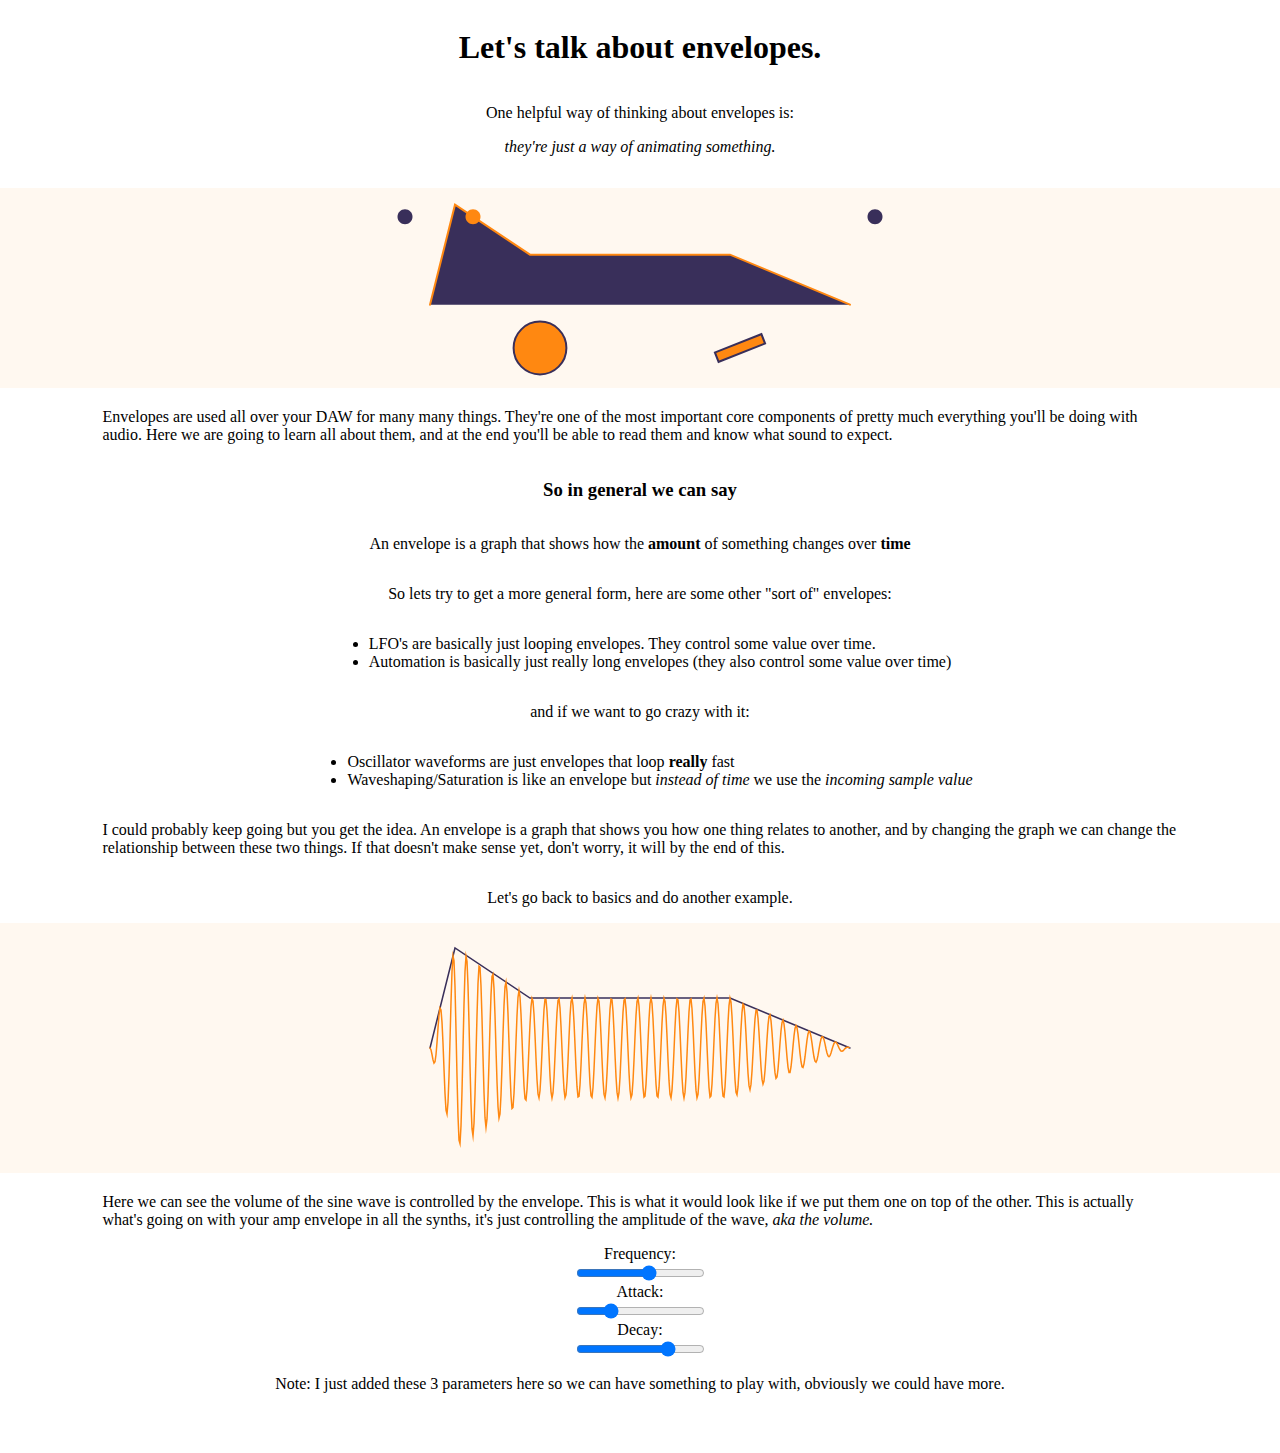
==== index.html @ ab7c318d "initial commit" ====
<!DOCTYPE html>
<html>
  <head>
    <meta charset="utf-8">
    <meta name="viewport" width=device-width, initial-scale=1.0, maximum-scale=1.0, user-scalable=0>

    <title>Envelopes</title>

    <!-- CSS stylesheet(s) -->
    <link rel="stylesheet" type="text/css" href="css/style.css" />

    <!-- Library script(s) -->
    <script src="js/libraries/p5.min.js"></script>
    <!-- <script src="js/libraries/p5.sound.min.js"></script> -->

    <!-- My script(s) -->
    <!-- <script src="js/script.js"></script> -->
    <script src="js/sketch_01.js"></script>
    <script src="js/sketch_02.js"></script>
    
  </head>
  <body>
    <h1>Let's talk about envelopes.</h1>
    <p>One helpful way of thinking about envelopes is:<br><center><i>they're just a way of animating something.</i></center></p>   
    
    <div id="canvas1-container"></div>

    <p>Envelopes are used all over your DAW for many many things. They're one of the most important core components of pretty much everything you'll be doing with audio. Here we are going to learn all about them, and at the end you'll be able to read them and know what sound to expect.</p>
    <h3>So in general we can say</h3>
    <p>An envelope is a graph that shows how the <b>amount</b> of something changes over <b>time</b></p>
    <p>So lets try to get a more general form, here are some other "sort of" envelopes:</p>
    <ul>
      <li>LFO's are basically just looping envelopes. They control some value over time.</li>
      <li>Automation is basically just really long envelopes (they also control some value over time)</li>
    </ul>
    <p>and if we want to go crazy with it:</p>
    <ul>
      <li>Oscillator waveforms are just envelopes that loop <b>really</b> fast</li>
      <li>Waveshaping/Saturation is like an envelope but <i>instead of time</i> we use the <i>incoming sample value</i></li>
    </ul>
    <p>I could probably keep going but you get the idea. An envelope is a graph that shows you how one thing relates to another, and by changing the graph we can change the relationship between these two things. If that doesn't make sense yet, don't worry, it will by the end of this.</p>
    <p>Let's go back to basics and do another example.</p>
    <div id="canvas2-container"></div>
    <p>Here we can see the volume of the sine wave is controlled by the envelope. This is what it would look like if we put them one on top of the other. This is actually what's going on with your amp envelope in all the synths, it's just controlling the amplitude of the wave, <i>aka the volume.</i></p>
    <label for="freqSlider">Frequency:</label>
    <input type="range" id="freqSlider" min="60" max="300" value="200">
    <label for="attackSlider">Attack:</label>
    <input type="range" id="attackSlider" min="1" max="100" value="25">
    <label for="decaySlider">Decay:</label>
    <input type="range" id="decaySlider" min="1" max="100" value="75">
    <p>Note: I just added these 3 parameters here so we can have something to play with, obviously we could have more.</p>

    <br>
    <br>
  </body>
</html>
---- css/style.css ----
/*********************************************

Here is a description of any special CSS used.
In this case it's just padding and margin to 0
and then centring the canvas (and anything else)
using the CSS Grid.

Also hides overflow.

**********************************************/

body {
    display: flex;
    flex-direction: column;
    align-items: center;
    justify-content: center;
    /* height: 100vh; */
    margin-left: 8%;
    margin-right: 8%;
    
}
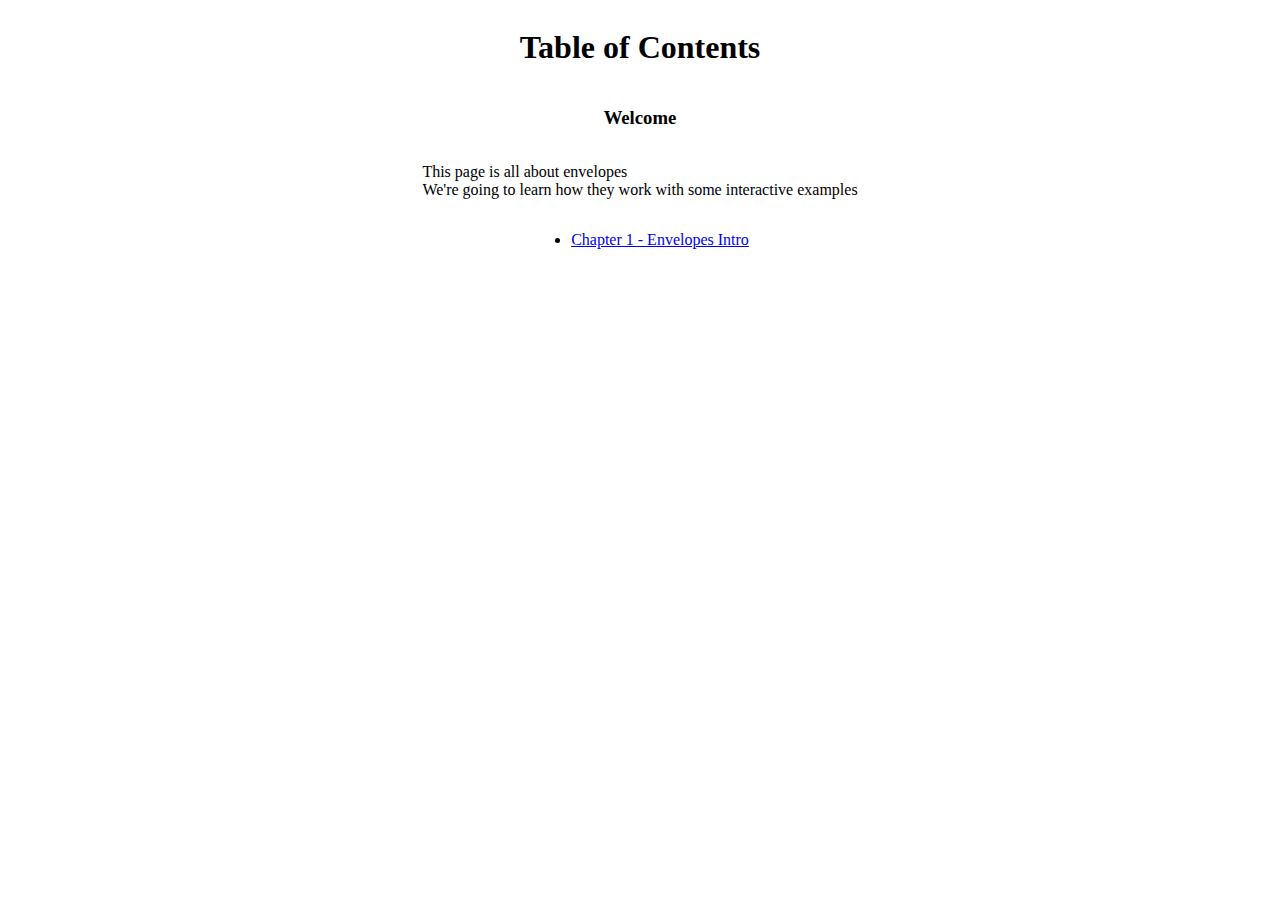
==== commit c64a3d6a: "split to pages, continue chapter 1" ====
--- a/index.html
+++ b/index.html
@@ -12,43 +12,18 @@
     <!-- Library script(s) -->
     <script src="js/libraries/p5.min.js"></script>
     <!-- <script src="js/libraries/p5.sound.min.js"></script> -->
-
-    <!-- My script(s) -->
-    <!-- <script src="js/script.js"></script> -->
-    <script src="js/sketch_01.js"></script>
-    <script src="js/sketch_02.js"></script>
     
   </head>
   <body>
-    <h1>Let's talk about envelopes.</h1>
-    <p>One helpful way of thinking about envelopes is:<br><center><i>they're just a way of animating something.</i></center></p>   
+    <h1>Table of Contents</h1>
+    <h3 style="align: left;"><b>Welcome</b></h3>
+    <p>This page is all about envelopes
+      <br>We're going to learn how they work with some interactive examples</p>
     
-    <div id="canvas1-container"></div>
-
-    <p>Envelopes are used all over your DAW for many many things. They're one of the most important core components of pretty much everything you'll be doing with audio. Here we are going to learn all about them, and at the end you'll be able to read them and know what sound to expect.</p>
-    <h3>So in general we can say</h3>
-    <p>An envelope is a graph that shows how the <b>amount</b> of something changes over <b>time</b></p>
-    <p>So lets try to get a more general form, here are some other "sort of" envelopes:</p>
-    <ul>
-      <li>LFO's are basically just looping envelopes. They control some value over time.</li>
-      <li>Automation is basically just really long envelopes (they also control some value over time)</li>
-    </ul>
-    <p>and if we want to go crazy with it:</p>
-    <ul>
-      <li>Oscillator waveforms are just envelopes that loop <b>really</b> fast</li>
-      <li>Waveshaping/Saturation is like an envelope but <i>instead of time</i> we use the <i>incoming sample value</i></li>
-    </ul>
-    <p>I could probably keep going but you get the idea. An envelope is a graph that shows you how one thing relates to another, and by changing the graph we can change the relationship between these two things. If that doesn't make sense yet, don't worry, it will by the end of this.</p>
-    <p>Let's go back to basics and do another example.</p>
-    <div id="canvas2-container"></div>
-    <p>Here we can see the volume of the sine wave is controlled by the envelope. This is what it would look like if we put them one on top of the other. This is actually what's going on with your amp envelope in all the synths, it's just controlling the amplitude of the wave, <i>aka the volume.</i></p>
-    <label for="freqSlider">Frequency:</label>
-    <input type="range" id="freqSlider" min="60" max="300" value="200">
-    <label for="attackSlider">Attack:</label>
-    <input type="range" id="attackSlider" min="1" max="100" value="25">
-    <label for="decaySlider">Decay:</label>
-    <input type="range" id="decaySlider" min="1" max="100" value="75">
-    <p>Note: I just added these 3 parameters here so we can have something to play with, obviously we could have more.</p>
+      <ul>
+        <li><a href="pages/chapter1/chapter1.html">Chapter 1 - Envelopes Intro</a></li>
+      </ul>
+    
 
     <br>
     <br>
--- a/css/style.css
+++ b/css/style.css
@@ -1,15 +1,14 @@
 /*********************************************
 
-Here is a description of any special CSS used.
-In this case it's just padding and margin to 0
-and then centring the canvas (and anything else)
-using the CSS Grid.
-
-Also hides overflow.
+This is the css used for the whole site basically.
+I am shit at css so that's why it looks like this
+(also I figured if I keep it basic it will stop
+me from getting distracted while writing this)
 
 **********************************************/
 
 body {
+    font-family: Baskerville, "Times New Roman", serif;
     display: flex;
     flex-direction: column;
     align-items: center;
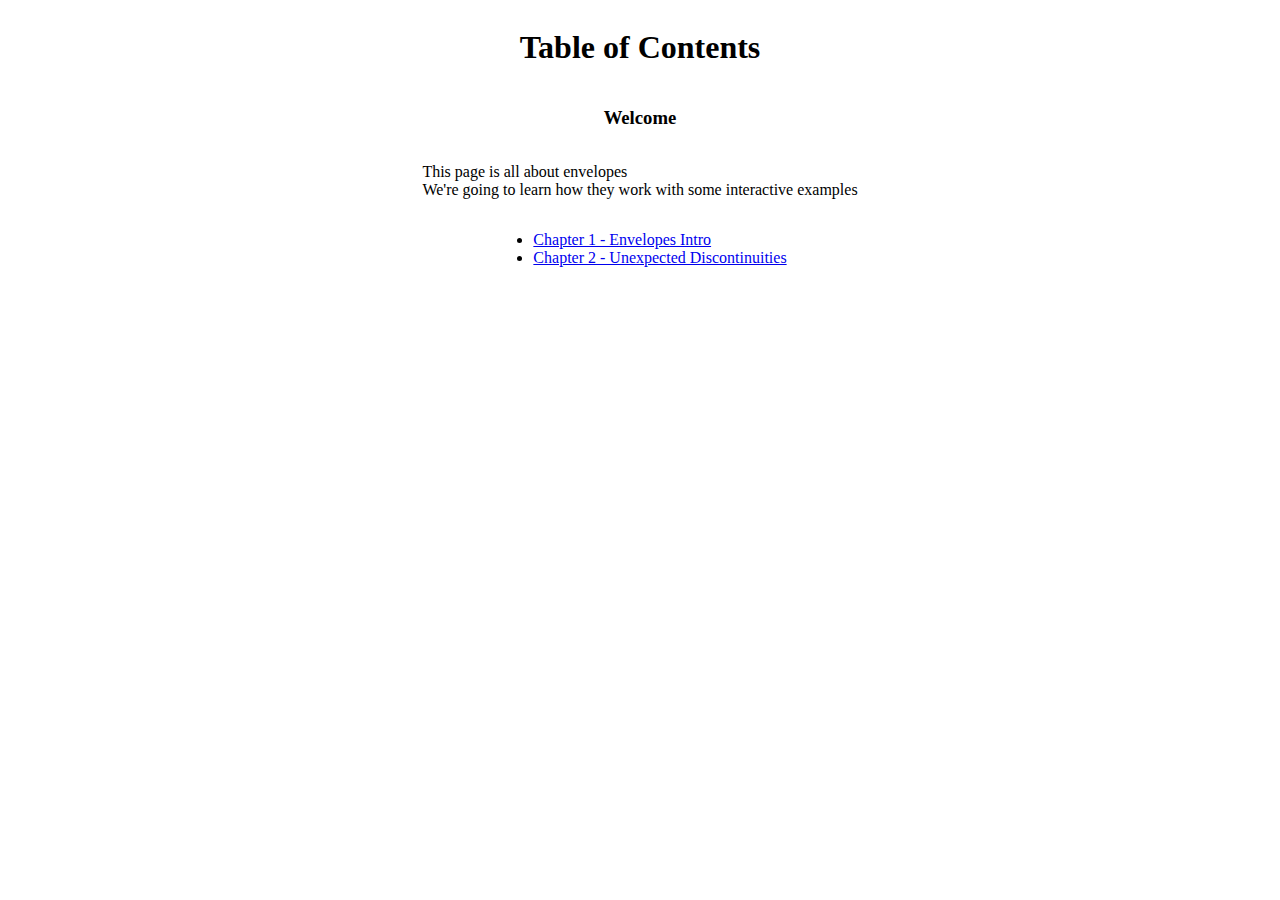
==== commit 31b3ff6c: "started chapter 2" ====
--- a/index.html
+++ b/index.html
@@ -22,6 +22,7 @@
     
       <ul>
         <li><a href="pages/chapter1/chapter1.html">Chapter 1 - Envelopes Intro</a></li>
+        <li><a href="pages/chapter2/chapter2.html">Chapter 2 - Unexpected Discontinuities</a></li>
       </ul>
     
 
--- a/css/style.css
+++ b/css/style.css
@@ -5,7 +5,15 @@
 (also I figured if I keep it basic it will stop
 me from getting distracted while writing this)
 
+color palette
+#392F5A
+#9DD9D2
+#FFF8F0
+#F4D06F
+#FF8811
+
 **********************************************/
+/* styles.css */
 
 body {
     font-family: Baskerville, "Times New Roman", serif;
@@ -13,8 +21,64 @@
     flex-direction: column;
     align-items: center;
     justify-content: center;
-    /* height: 100vh; */
     margin-left: 8%;
     margin-right: 8%;
-    
 }
+
+
+.slider-container {
+    display: flex;
+    justify-content: center;
+    align-items: center;
+    /* padding: 20px; */
+    height:50px;
+}
+
+.slider {
+    display: flex;
+    flex-direction: column;
+    align-items: center;
+    margin: 0px 0px;
+    position: relative;
+    /* top:-5px; */
+}
+
+.slider-range {
+    -webkit-appearance: none;
+    /* transform: rotate(-90deg); */
+    appearance: none;
+    background-color: #9DD9D2; 
+    width: 100px;
+    height: 20px;
+    border-radius: 5px; /* Less rounded border as requested */
+    cursor: pointer;
+    position: relative;
+    outline: none; /* Removes the default focus outline */
+}
+
+.slider-range::-webkit-slider-thumb {
+    -webkit-appearance: none;
+    background-color:#392F5A; /* White thumb */
+    height: 16px; /* Smaller height for the thumb */
+    width: 4px; /* Full width of the slider */
+    border-radius: 0px; /* Slightly rounded edges for the thumb */
+}
+
+.slider-range::-moz-range-thumb {
+    appearance: none;
+    background-color:#392F5A; /* White thumb */
+    height: 16px; /* Smaller height for the thumb */
+    width: 4px; /* Full width of the slider */
+    border-radius: 0px; /* Slightly rounded edges for the thumb */
+}
+
+label {
+    font-family: Helvetica, sans-serif;
+    /* font-family: 'Courier New', Courier, monospace; */
+    font-weight: bold;
+    margin-top: 3px;
+    font-size: 75%;
+    text-transform: uppercase;
+    color: black;
+    text-align: center;
+}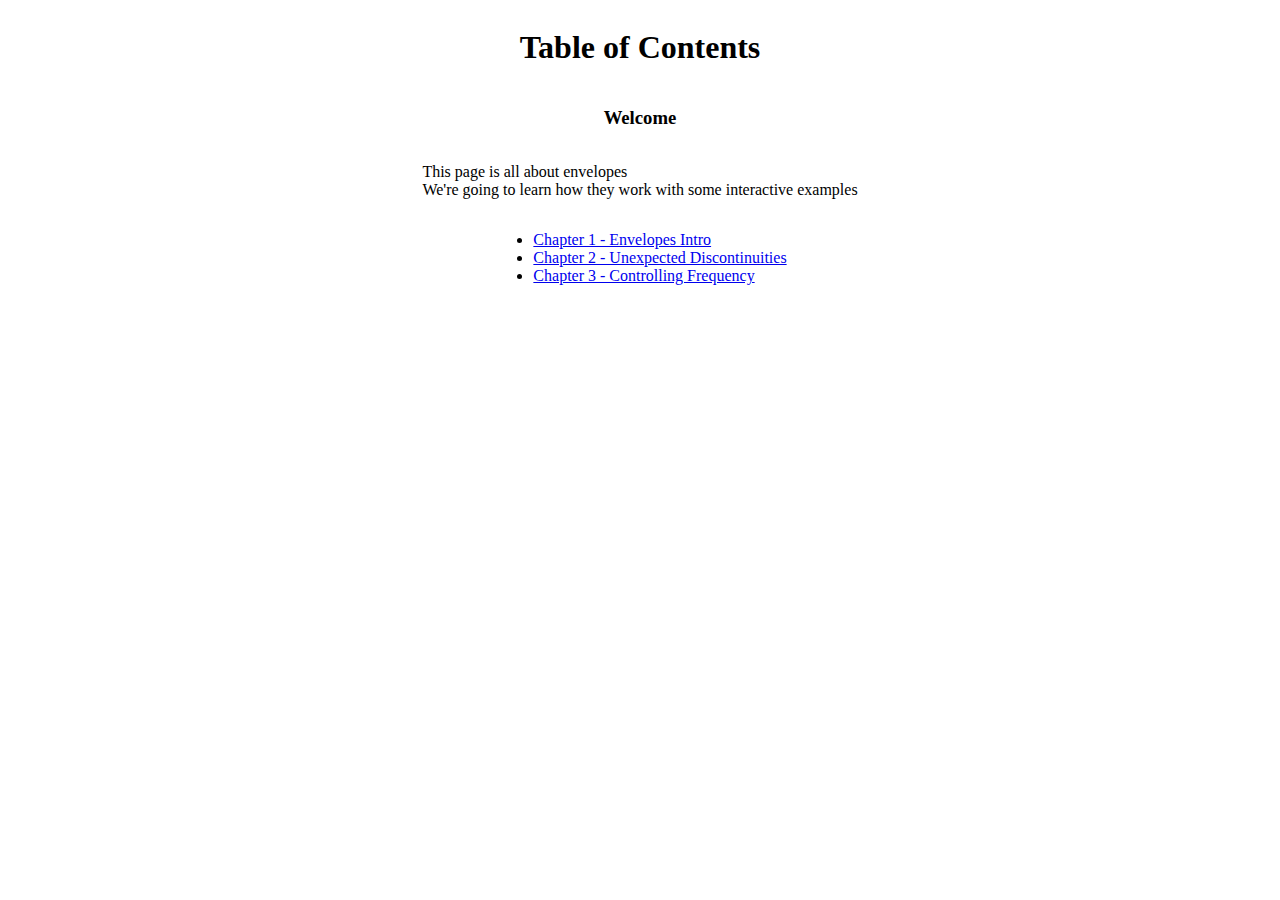
==== commit 15ee1be2: "started chapter 3" ====
--- a/index.html
+++ b/index.html
@@ -23,6 +23,7 @@
       <ul>
         <li><a href="pages/chapter1/chapter1.html">Chapter 1 - Envelopes Intro</a></li>
         <li><a href="pages/chapter2/chapter2.html">Chapter 2 - Unexpected Discontinuities</a></li>
+        <li><a href="pages/chapter3/chapter3.html">Chapter 3 - Controlling Frequency</a></li>
       </ul>
     
 
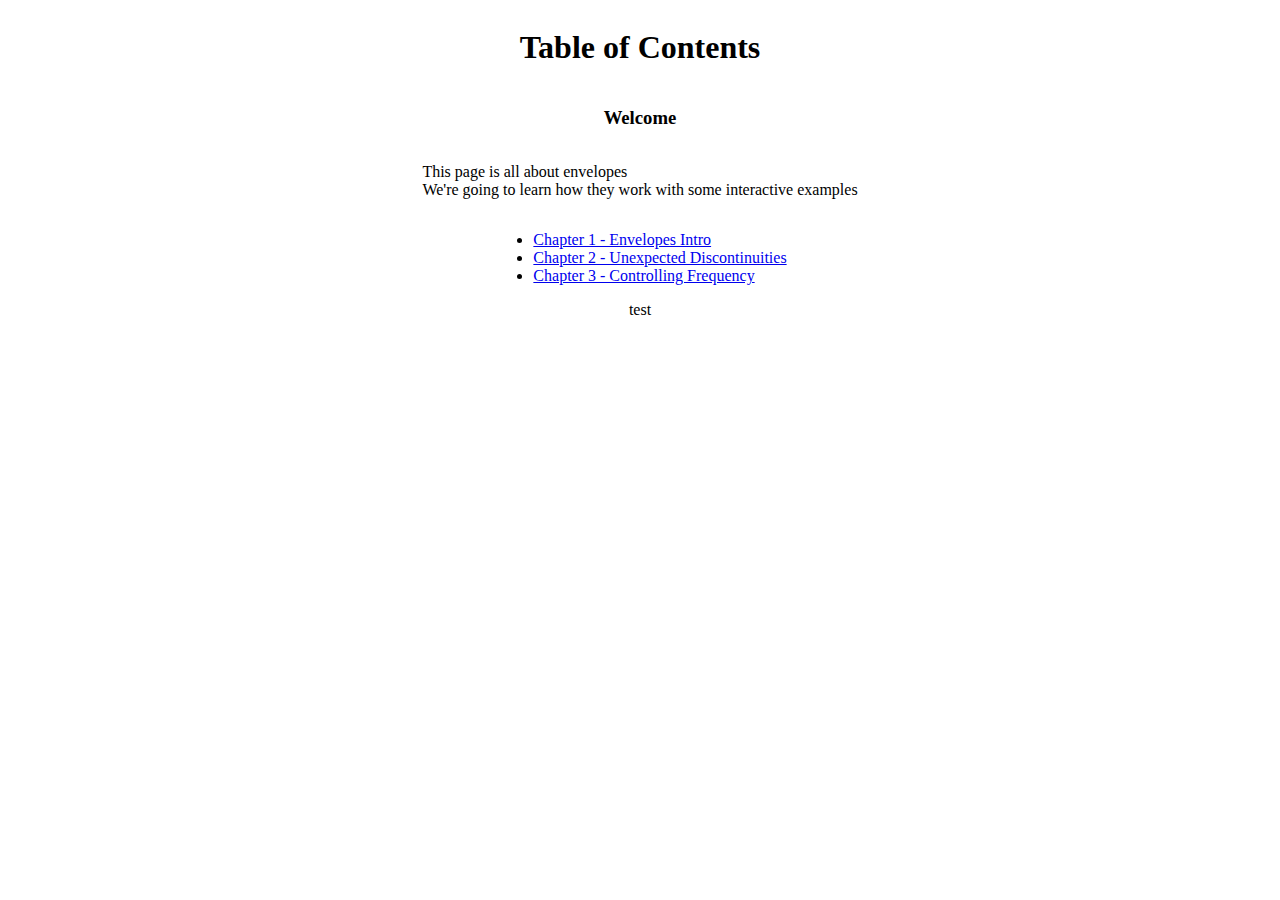
==== commit 5db335ee: "test Update index.html" ====
--- a/index.html
+++ b/index.html
@@ -25,7 +25,7 @@
         <li><a href="pages/chapter2/chapter2.html">Chapter 2 - Unexpected Discontinuities</a></li>
         <li><a href="pages/chapter3/chapter3.html">Chapter 3 - Controlling Frequency</a></li>
       </ul>
-    
+    test
 
     <br>
     <br>
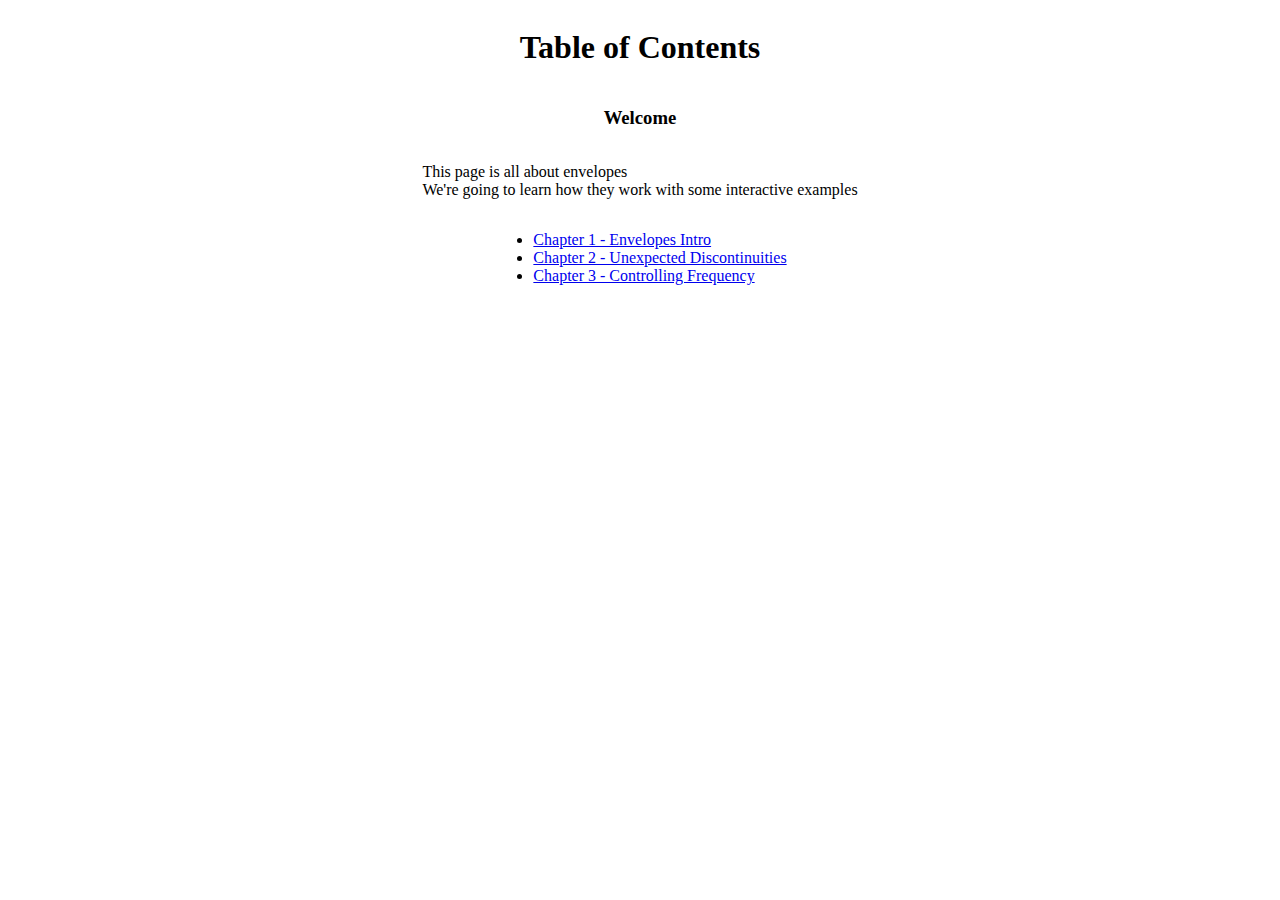
==== commit 242d87c2: "test over index.html" ====
--- a/index.html
+++ b/index.html
@@ -25,7 +25,7 @@
         <li><a href="pages/chapter2/chapter2.html">Chapter 2 - Unexpected Discontinuities</a></li>
         <li><a href="pages/chapter3/chapter3.html">Chapter 3 - Controlling Frequency</a></li>
       </ul>
-    test
+    
 
     <br>
     <br>
